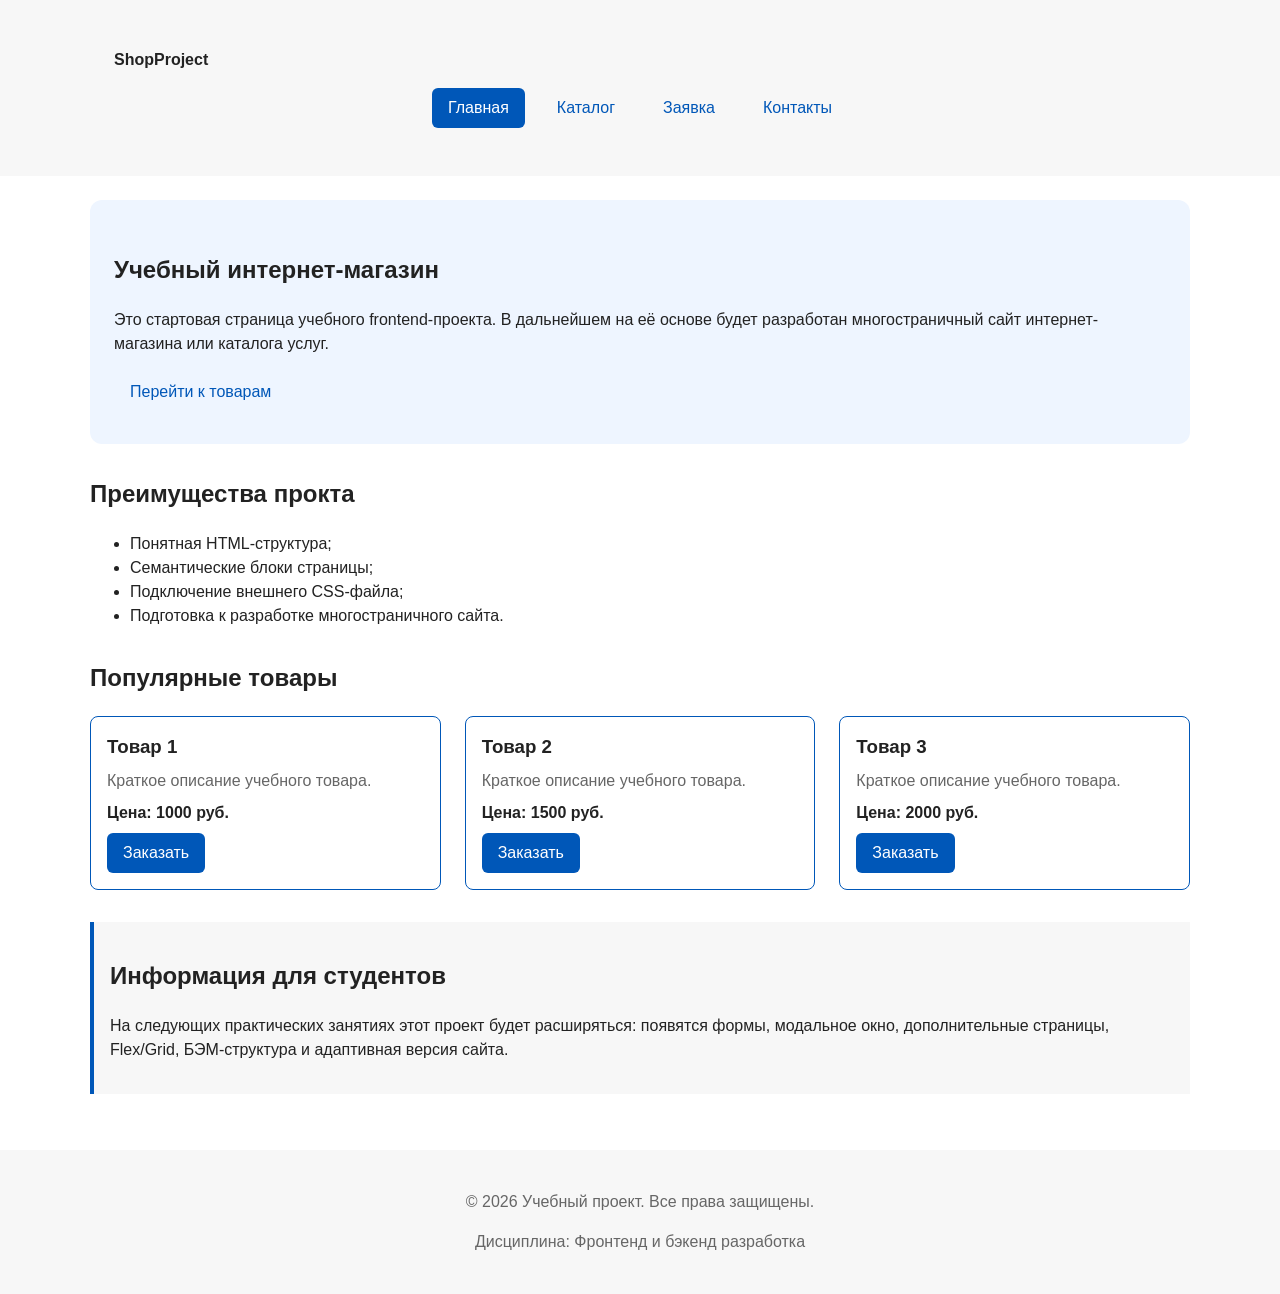
==== index.html @ b0314de3 "..." ====
<!DOCTYPE html>
<html lang="ru">
<head>
  <meta charset="UTF-8">
  <meta name="viewport" content="width=device-width, initial-scale=1.0">
  <title>Учебный интернет-магазин</title>
  <link rel="stylesheet" href="css/style.css">
  <script src="js/main.js" defer></script>

  <meta property="og:type" content="website">
  <meta property="og:title" content="Учебный интернет-магазин">
  <meta property="og:description" content="Учебный frontend-проект интернет-магазина.">
  <meta property="og:image" content="https://Buranyashka.github.io/kr1-html-css-shop/images/preview.jpg">

</head>

<body>
  <header class="site-header">
    <div class="site-header__inner">
      <a class="site-header__logo" href="index.html">ShopProject</a>

      <nav class="site-nav" aria-label="Основная навигация">
        <ul class="site-nav__list">
          <li class="site-nav__item">
            <a class="site-nav__link site-nav__link--active" href="index.html">Главная</a>
          </li>
          <li class="site-nav__item">
            <a class="site-nav__link" href="catalog.html">Каталог</a>
          </li>
          <li class="site-nav__item">
            <a class="site-nav__link" href="order.html">Заявка</a>
          </li>
          <li class="site-nav__item">
            <a class="site-nav__link" href="contacts.html">Контакты</a>
          </li>
        </ul>
      </nav>
    </div>
  </header>
  
  <main>
    <section class="hero">
      <h1>Учебный интернет-магазин</h1>
      <p>
        Это стартовая страница учебного frontend-проекта.
        В дальнейшем на её основе будет разработан многостраничный сайт
        интернет-магазина или каталога услуг.
      </p>
      <a class="button" href="#popular">Перейти к товарам</a>
    </section>

    <section class="section" id="advantages">
      <h2>Преимущества прокта</h2>
      <ul class="advantages-list">
        <li>Понятная HTML-структура;</li>
        <li>Семантические блоки страницы;</li>
        <li>Подключение внешнего CSS-файла;</li>
        <li>Подготовка к разработке многостраничного сайта.</li>
      </ul>
    </section>
    
    <section class="section" id="popular">
      <h2>Популярные товары</h2>

      <div class="products-grid">
        <article class="product-card product-card--featured">
          <h3 class="product-card__title">
            <a class="product-card__link" href="product.html">Товар 1</a>
          </h3>
          <p class="product-card__description">Краткое описание учебного товара.</p>
          <p class="product-card__price">Цена: 1000 руб.</p>
          <button
            class="button button--primary product-card__button"
            type="button"
            data-product="Товар 1"
          >
            Заказать
          </button>
        </article>

        <article class="product-card product-card--featured">
          <h3 class="product-card__title">
            <a class="product-card__link" href="product.html">Товар 2</a>
          </h3>
          <p class="product-card__description">Краткое описание учебного товара.</p>
          <p class="product-card__price">Цена: 1500 руб.</p>
          <button
            class="button button--primary product-card__button"
            type="button"
            data-product="Товар 2"
          >
            Заказать
          </button>
        </article>

        <article class="product-card product-card--featured">
          <h3 class="product-card__title">
            <a class="product-card__link" href="product.html">Товар 3</a>
          </h3>
          <p class="product-card__description">Краткое описание учебного товара.</p>
          <p class="product-card__price">Цена: 2000 руб.</p>
          <button
            class="button button--primary product-card__button"
            type="button"
            data-product="Товар 3"
          >
            Заказать
          </button>
        </article>
      </div>
    </section>

    <aside class="aside-info">
      <h2>Информация для студентов</h2>
      <p>
        На следующих практических занятиях этот проект будет расширяться:
        появятся формы, модальное окно, дополнительные страницы, Flex/Grid,
        БЭМ-структура и адаптивная версия сайта.
      </p>
    </aside>
  </main>

  <footer class="site-footer">
    <p>&copy; 2026 Учебный проект. Все права защищены.</p>
    <p>Дисциплина: Фронтенд и бэкенд разработка</p>
  </footer>

  <dialog class="order-dialog" id="order-dialog" aria-labelledby="order-dialog-title">
    <h2 class="order-dialog__title" id="order-dialog-title">Оформление заявки</h2>
    <form class="order-form" id="order-form" action="#" method="post" novalidate>
      <input type="hidden" id="selected-product" name="product">
      <div class="order-form__field">
        <label class="order-form__label" for="order-name">Имя</label>
        <input
          class="order-form__input"
          id="order-name"
          name="name"
          type="text"
          required
        >
      </div>

      <div class="order-form__field">
        <label class="order-form__label" for="order-email">E-mail</label>
        <input
          class="order-form__input"
          id="order-email"
          name="email"
          type="email"
          required
        >
      </div>

      <div class="order-form__actions">
        <button class="button button--secondary" type="button" id="close-order-dialog">
          Закрыть
        </button>
        <button class="button button--primary" type="submit">
          Отправить заявку
        </button>
      </div>
    </form>
  </dialog>
  <p class="success-message" id="success-message" hidden>Форма успешно отправлена!</p>
</body>
</html>
---- css/style.css ----
/* ===============================
   1. Переменные проекта
   =============================== */

:root {
  /* Основные цвета проекта */
  --color-bg: #ffffff;
  --color-text: #222222;
  --color-muted: #666666;
  --color-primary: #0057b8;
  --color-primary-dark: #003f86;
  --color-border: #dddddd;
  --color-surface: #f7f7f7;
  --color-surface-accent: #eef5ff;
  --color-danger: #b00020;
  --color-success: #168a2f;
  --color-success-bg: #eefaf0;
  --color-white: #ffffff;

  /* Отступы */
  --space-xs: 4px;
  --space-sm: 8px;
  --space-md: 16px;
  --space-lg: 24px;
  --space-xl: 32px;

  /* Скругления */
  --radius-sm: 6px;
  --radius-md: 8px;
  --radius-lg: 12px;

  /* Размеры */
  --container-width: 1100px;
}

/* ===============================
   2. Базовые стили
   =============================== */
  
* {
  box-sizing: border-box;
}

body {
  margin: 0;
  font-family: Arial, sans-serif;
  line-height: 1.5;
  color: var(--color-text);
  background-color: var(--color-bg);
}

header,
main,
footer {
  padding: var(--space-lg);
}

header {
  background-color: var(--color-surface);
}

footer {
  background-color: var(--color-surface);
}

.site-header {
  background-color: var(--color-surface);
}

.site-header__inner {
  max-width: var(--container-width);
  margin: 0 auto;
  padding: var(--space-lg);
}

.site-header__logo {
  font-weight: 700;
  color: var(--color-text);
  text-decoration: none;
}

.site-nav__list {
  display: flex;
  flex-wrap: wrap;
  justify-content: center;
  align-items: center;
  gap: var(--space-md);
  padding: 0;
  margin: var(--space-md) 0 0;
  list-style: none;
}

.site-nav__link {
  display: inline-block;
  padding: var(--space-sm) var(--space-md);
  color: var(--color-primary);
  text-decoration: none;
  border-radius: var(--radius-sm);
}

.site-nav__link:hover {
  color: var(--color-white);
  background-color: var(--color-primary);
}

.site-nav__link:focus-visible {
  outline: 2px solid var(--color-primary);
  outline-offset: 3px;
}

.site-nav__link--active {
  color: var(--color-white);
  background-color: var(--color-primary);
}

:target {
  outline: 2px dashed var(--color-primary);
  outline-offset: 4px;
}

/* ===============================
   3. Общие элементы интерфейса
   =============================== */

a {
  color: var(--color-primary);
}

a:hover {
  color: var(--color-primary-dark);
}

a:focus-visible {
  outline: 2px solid var(--color-primary);
  outline-offset: 3px;
}

.button {
  display: inline-block;
  padding: var(--space-sm) var(--space-md);
  border: none;
  border-radius: var(--radius-sm);
  font: inherit;
  text-decoration: none;
  cursor: pointer;
}

.button--primary {
  color: var(--color-white);
  background-color: var(--color-primary);
}

.button--primary:hover {
  background-color: var(--color-primary-dark);
}

.button--secondary {
  color: var(--color-primary);
  background-color: transparent;
  border: 1px solid var(--color-primary);
}

.button--secondary:hover {
  color: var(--color-white);
  background-color: var(--color-primary);
}

.button:focus-visible {
  outline: 2px solid var(--color-primary);
  outline-offset: 3px;
}

.button:disabled,
.button--disabled {
  opacity: 0.6;
  cursor: not-allowed;
}

html {
  scroll-behavior: smooth;
}

/* ===============================
   4. Компоненты страницы
   =============================== */

.hero {
  max-width: var(--container-width);
  margin: 0 auto var(--space-xl);
  padding: var(--space-xl) var(--space-lg);
  background-color: var(--color-surface-accent);
  border-radius: var(--radius-lg);
}

.section {
  max-width: var(--container-width);
  margin: 0 auto var(--space-xl);
}

.section h2 {
  margin-top: 0;
}

.product-card {
  display: flex;
  flex-direction: column;
  gap: var(--space-sm);
  padding: var(--space-md);
  border: 1px solid var(--color-border);
  border-radius: var(--radius-md);
  background-color: var(--color-bg);
}

.product-card__button {
  margin-top: auto;
  align-self: flex-start;
}

.product-card:hover {
  border-color: var(--color-primary);
}

.product-card--featured {
  border-color: var(--color-primary);
}

.product-card--discount {
  border-color: var(--color-danger);
}

.product-card__title {
  margin: 0;
  color: var(--color-text);
}

.product-card__description {
  margin: 0;
  color: var(--color-muted);
}

.product-card__price {
  margin: 0;
  font-weight: 700;
}

.product-card--discount .product-card__price {
  color: var(--color-danger);
}

.product-card__link {
  color: inherit;
  text-decoration: none;
}

.product-card__link:hover {
  color: var(--color-primary);
  text-decoration: underline;
}

.products-grid {
  display: grid;
  grid-template-columns: repeat(3, 1fr);
  gap: var(--space-lg);
}

.aside-info {
  max-width: var(--container-width);
  margin: 0 auto var(--space-xl);
  padding: var(--space-md);
  border-left: 4px solid var(--color-primary);
  background-color: var(--color-surface);
}

.breadcrumbs {
  max-width: var(--container-width);
  margin: 0 auto var(--space-md);
  font-size: 14px;
  color: var(--color-muted);
}

.breadcrumbs__link {
  color: var(--color-primary);
}

.breadcrumbs__current::before {
  content: " / ";
  color: var(--color-muted);
}

.catalog-layout {
  max-width: var(--container-width);
  margin: 0 auto var(--space-xl);
  display: grid;
  grid-template-columns: 260px 1fr;
  grid-template-areas: "filters products";
  gap: var(--space-lg);
}

.catalog-filters {
  grid-area: filters;
  padding: var(--space-md);
  border: 1px solid var(--color-border);
  border-radius: var(--radius-md);
  background-color: var(--color-surface);
}

.catalog-products {
  grid-area: products;
}

.filters-form {
  display: grid;
  gap: var(--space-md);
}

.filters-form fieldset {
  margin: 0;
  padding: var(--space-md);
  border: 1px solid var(--color-border);
  border-radius: var(--radius-sm);
}

.filters-form legend {
  font-weight: 700;
}

.filters-form label {
  display: block;
  margin-bottom: var(--space-sm);
}

.filters-form input[type="number"] {
  width: 100%;
  padding: 8px 10px;
  border: 1px solid var(--color-border);
  border-radius: var(--radius-sm);
  font: inherit;
}

/* ===============================
   5. Форма и модальное окно
   =============================== */

.order-dialog {
  width: min(100% - 32px, 560px);
  padding: var(--space-lg);
  border: none;
  border-radius: var(--radius-lg);
}

.order-dialog::backdrop {
  background-color: rgba(0, 0, 0, 0.5);
}

.order-dialog__title {
  margin-top: 0;
}

.order-form__field {
  margin-bottom: var(--space-md);
}

.order-form__label {
  display: block;
  margin-bottom: var(--space-xs);
}

.order-form__input,
.order-form__select,
.order-form__textarea {
  width: 100%;
  padding: 10px 12px;
  border: 1px solid var(--color-border);
  border-radius: var(--radius-sm);
  font: inherit;
}

.order-form__input:hover,
.order-form__select:hover,
.order-form__textarea:hover {
  border-color: var(--color-primary);
}

.order-form__input:focus-visible,
.order-form__select:focus-visible,
.order-form__textarea:focus-visible {
  outline: 2px solid var(--color-primary);
  outline-offset: 3px;
}

.order-form__actions {
  display: flex;
  gap: var(--space-md);
  margin-top: var(--space-lg);
}

.success-message {
  max-width: var(--container-width);
  margin: var(--space-lg) auto;
  padding: var(--space-md);
  border-left: 4px solid var(--color-success);
  background-color: var(--color-success-bg);
}

/* ===============================
   6. Позиционирование (КР №1)
   =============================== */

/* Sticky-шапка */
.site-header {
  position: sticky;
  top: 0;
  z-index: 10;
}

/* Кнопка «Наверх» (fixed) */
.scroll-top {
  position: fixed;
  right: var(--space-lg);
  bottom: var(--space-lg);
  z-index: 20;
  width: 44px;
  height: 44px;
  display: flex;
  align-items: center;
  justify-content: center;
  color: var(--color-white);
  background-color: var(--color-primary);
  border-radius: 50%;
  text-decoration: none;
  font-size: 20px;
  box-shadow: 0 2px 8px rgba(0, 0, 0, 0.25);
}

.scroll-top:hover {
  background-color: var(--color-primary-dark);
}

.scroll-top:focus-visible {
  outline: 2px solid var(--color-primary);
  outline-offset: 3px;
}

/* ===============================
   7. Страница товара (product.html)
   =============================== */

.product-detail {
  max-width: var(--container-width);
  margin: 0 auto var(--space-xl);
  display: grid;
  grid-template-columns: 1fr 1fr;
  gap: var(--space-xl);
  align-items: start;
}

.product-detail__gallery {
  position: relative;
  padding: var(--space-md);
  border: 1px solid var(--color-border);
  border-radius: var(--radius-md);
  background-color: var(--color-surface);
}

.product-detail__image {
  display: flex;
  align-items: center;
  justify-content: center;
  min-height: 280px;
  border-radius: var(--radius-sm);
  background-color: var(--color-surface-accent);
  color: var(--color-muted);
  font-size: 16px;
}

.product-detail__image-text {
  opacity: 0.7;
}

/* Бейдж «Хит» внутри галереи */
.product-card__badge {
  position: absolute;
  top: var(--space-md);
  right: var(--space-md);
  z-index: 2;
  padding: 4px 10px;
  font-size: 12px;
  font-weight: 700;
  color: var(--color-white);
  background-color: var(--color-danger);
  border-radius: var(--radius-sm);
  text-transform: uppercase;
  letter-spacing: 0.5px;
}

.product-detail__title {
  margin: 0 0 var(--space-sm);
}

.product-detail__price {
  margin: 0 0 var(--space-md);
  font-size: 24px;
  font-weight: 700;
  color: var(--color-primary);
}

.product-detail__description {
  margin: 0 0 var(--space-lg);
  color: var(--color-muted);
}

.product-detail__actions {
  display: flex;
  flex-wrap: wrap;
  gap: var(--space-md);
}

/* ===============================
   8. Таблица (product.html, order.html)
   =============================== */

.product-table {
  width: 100%;
  border-collapse: collapse;
  margin-top: var(--space-md);
  font-size: 15px;
}

.product-table caption {
  text-align: left;
  font-weight: 700;
  padding-bottom: var(--space-sm);
  color: var(--color-muted);
}

.product-table th,
.product-table td {
  padding: var(--space-sm) var(--space-md);
  border: 1px solid var(--color-border);
  text-align: left;
}

.product-table thead th {
  background-color: var(--color-surface);
  font-weight: 700;
}

.product-table tbody tr:nth-child(even) {
  background-color: var(--color-surface-accent);
}

/* ===============================
   9. Подвал
   =============================== */

.site-footer {
  background-color: var(--color-surface);
  padding: var(--space-lg);
  text-align: center;
  color: var(--color-muted);
}

/* ===============================
   10. Форма на странице (order.html)
   =============================== */

.order-form--page {
  max-width: 640px;
  margin-top: var(--space-lg);
  padding: var(--space-lg);
  border: 1px solid var(--color-border);
  border-radius: var(--radius-md);
  background-color: var(--color-surface);
}

.order-form__select,
.order-form__textarea {
  width: 100%;
  padding: 10px 12px;
  border: 1px solid var(--color-border);
  border-radius: var(--radius-sm);
  font: inherit;
  background-color: var(--color-bg);
}

.order-form__select:hover,
.order-form__textarea:hover {
  border-color: var(--color-primary);
}

.order-form__select:focus-visible,
.order-form__textarea:focus-visible {
  outline: 2px solid var(--color-primary);
  outline-offset: 3px;
}

/* Чекбокс согласия */
.order-form__field--checkbox {
  display: flex;
  align-items: flex-start;
}

.order-form__checkbox-label {
  display: flex;
  align-items: flex-start;
  gap: var(--space-sm);
  cursor: pointer;
  line-height: 1.4;
}

.order-form__checkbox {
  width: 18px;
  height: 18px;
  margin-top: 2px;
  cursor: pointer;
  flex-shrink: 0;
}

/* Обязательные поля */
.required-mark {
  color: var(--color-danger);
}

/* Сообщение об успехе */
.success-message {
  max-width: 640px;
  margin: var(--space-lg) 0;
  padding: var(--space-md);
  border-left: 4px solid var(--color-success);
  background-color: var(--color-success-bg);
  color: var(--color-text);
  border-radius: var(--radius-sm);
}

/* ===============================
   11. Контакты (contacts.html)
   =============================== */

.contacts-grid {
  display: grid;
  grid-template-columns: repeat(3, 1fr);
  gap: var(--space-lg);
  margin-top: var(--space-lg);
}

.contacts-card {
  position: relative;
  padding: var(--space-lg);
  border: 1px solid var(--color-border);
  border-radius: var(--radius-md);
  background-color: var(--color-bg);
}

/* Бейдж внутри карточки — снова position: absolute */
.contacts-card__badge {
  position: absolute;
  top: var(--space-sm);
  right: var(--space-sm);
  padding: 2px 8px;
  font-size: 11px;
  font-weight: 700;
  color: var(--color-white);
  background-color: var(--color-primary);
  border-radius: var(--radius-sm);
  text-transform: uppercase;
  letter-spacing: 0.5px;
}

.contacts-card__title {
  margin: 0 0 var(--space-sm);
  font-size: 18px;
  color: var(--color-text);
}

.contacts-card__value {
  margin: 0;
  font-weight: 700;
  color: var(--color-primary);
}

.contacts-card__value--address {
  font-style: normal;
  font-weight: 400;
  color: var(--color-text);
}

.contacts-card__link {
  color: var(--color-primary);
  text-decoration: none;
}

.contacts-card__link:hover {
  color: var(--color-primary-dark);
  text-decoration: underline;
}

.contacts-card__link:focus-visible {
  outline: 2px solid var(--color-primary);
  outline-offset: 3px;
}

.contacts-card__note {
  margin: var(--space-sm) 0 0;
  font-size: 13px;
  color: var(--color-muted);
}
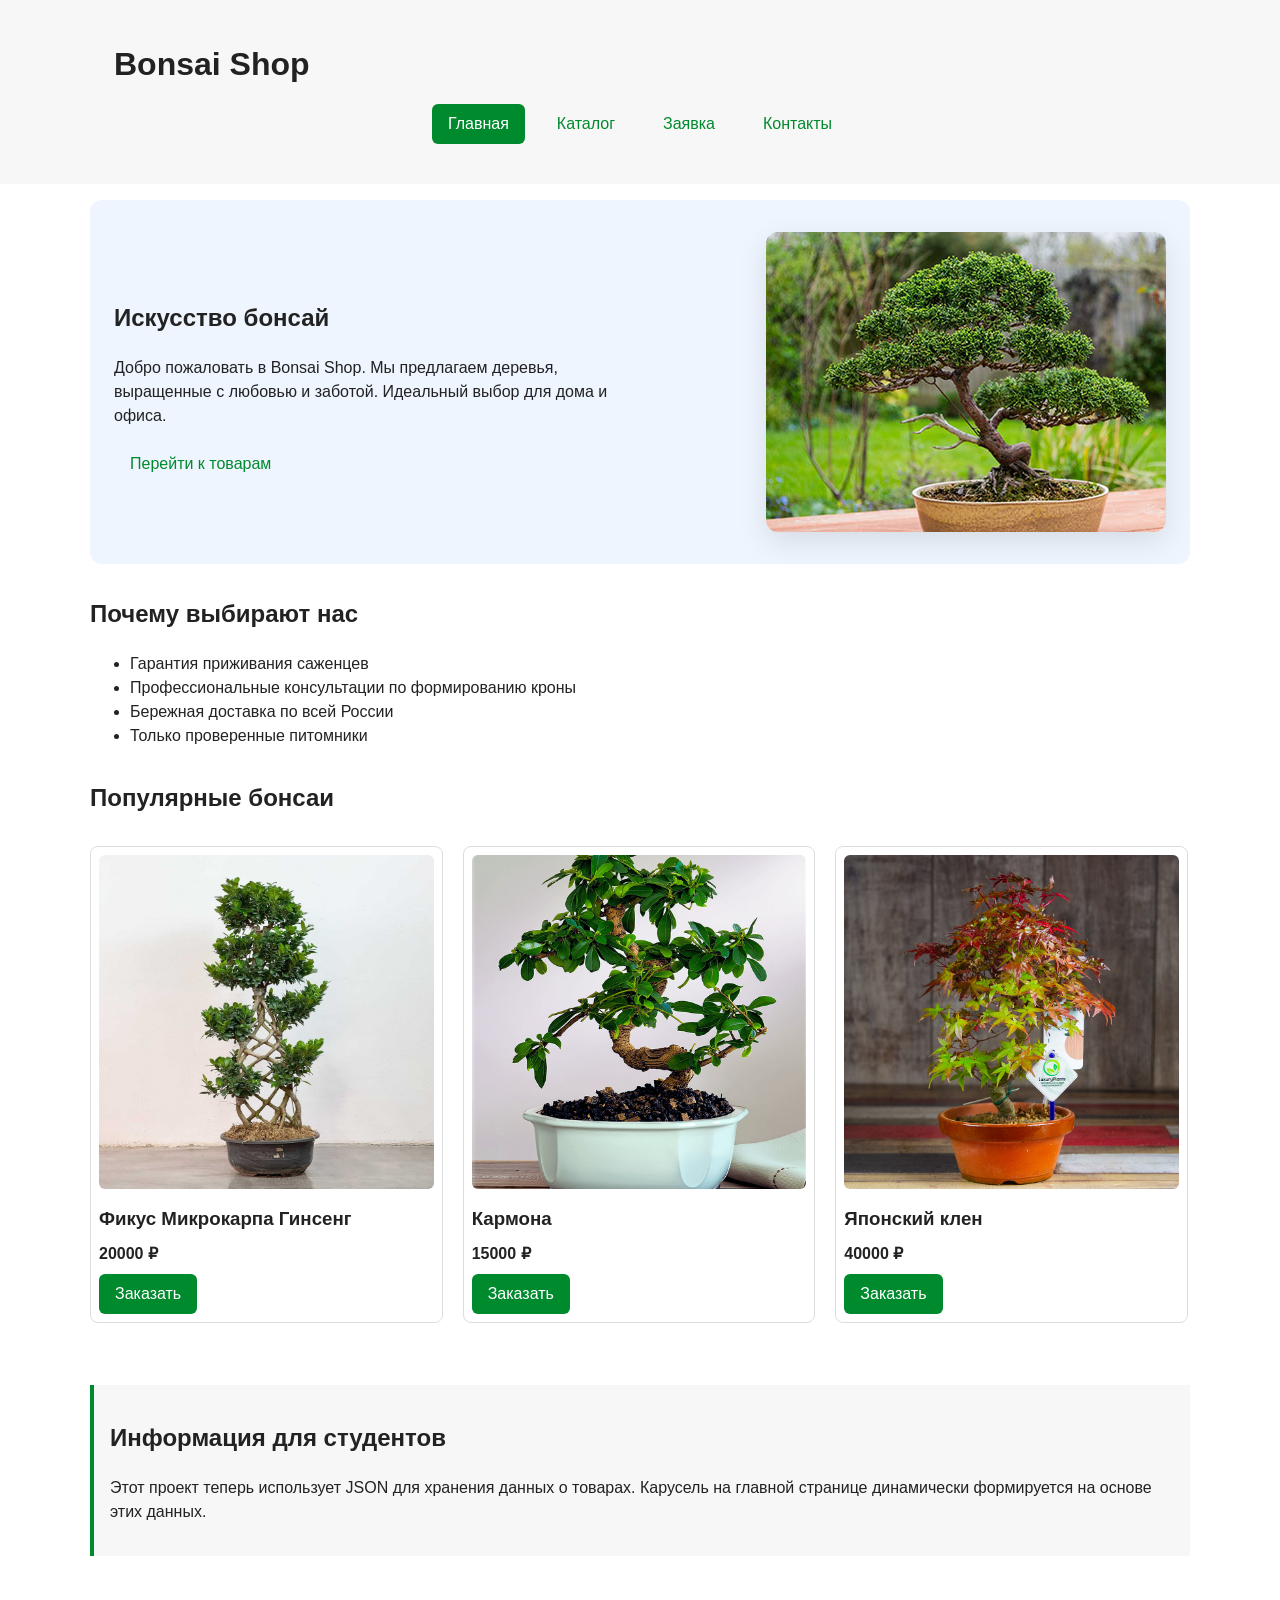
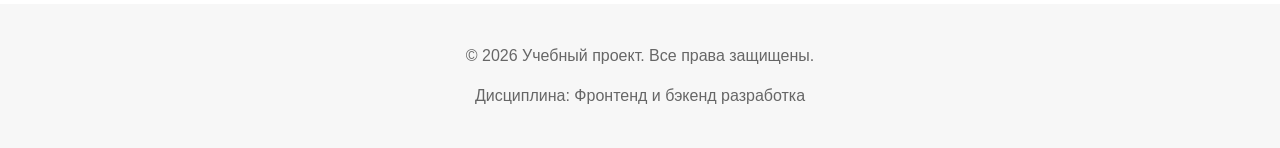
==== commit c19874c9: "Откастомайжен и доделан сайт, для начала работы с 3 кр" ====
--- a/index.html
+++ b/index.html
@@ -3,21 +3,22 @@
 <head>
   <meta charset="UTF-8">
   <meta name="viewport" content="width=device-width, initial-scale=1.0">
-  <title>Учебный интернет-магазин</title>
+  <title>Bonsai Shop</title>
   <link rel="stylesheet" href="css/style.css">
-  <script src="js/main.js" defer></script>
+  <link rel="stylesheet" href="css/responsive.css">
+  <script src="js/index.js" defer></script>
 
   <meta property="og:type" content="website">
-  <meta property="og:title" content="Учебный интернет-магазин">
-  <meta property="og:description" content="Учебный frontend-проект интернет-магазина.">
-  <meta property="og:image" content="https://Buranyashka.github.io/kr1-html-css-shop/images/preview.jpg">
+  <meta property="og:title" content="Bonsai Shop">
+  <meta property="og:description" content="Интернет-магазин бонсаев.">
+  <meta property="og:image" content="https://Buranyashka.github.io/kr3-html-css-shop/images/preview.jpg">
 
 </head>
 
 <body>
   <header class="site-header">
     <div class="site-header__inner">
-      <a class="site-header__logo" href="index.html">ShopProject</a>
+      <a class="site-header__logo" href="index.html" style="font-size: 32px">Bonsai Shop</a>
 
       <nav class="site-nav" aria-label="Основная навигация">
         <ul class="site-nav__list">
@@ -40,82 +41,45 @@
   
   <main>
     <section class="hero">
-      <h1>Учебный интернет-магазин</h1>
-      <p>
-        Это стартовая страница учебного frontend-проекта.
-        В дальнейшем на её основе будет разработан многостраничный сайт
-        интернет-магазина или каталога услуг.
-      </p>
-      <a class="button" href="#popular">Перейти к товарам</a>
+      <div class="hero__content">
+        <h1>Искусство бонсай</h1>
+        <p>
+          Добро пожаловать в Bonsai Shop. Мы предлагаем деревья, 
+          выращенные с любовью и заботой. Идеальный выбор для дома и офиса.
+        </p>
+        <a class="button" href="#popular">Перейти к товарам</a>
+      </div>
+
+      <div class="hero__image-wrapper">
+        <img class="hero__image" src="images/бонсай.jpg" alt="Красивый бонсай">
+      </div>
     </section>
 
     <section class="section" id="advantages">
-      <h2>Преимущества прокта</h2>
+      <h2>Почему выбирают нас</h2>
       <ul class="advantages-list">
-        <li>Понятная HTML-структура;</li>
-        <li>Семантические блоки страницы;</li>
-        <li>Подключение внешнего CSS-файла;</li>
-        <li>Подготовка к разработке многостраничного сайта.</li>
+        <li>Гарантия приживания саженцев</li>
+        <li>Профессиональные консультации по формированию кроны</li>
+        <li>Бережная доставка по всей России</li>
+        <li>Только проверенные питомники</li>
       </ul>
     </section>
     
     <section class="section" id="popular">
-      <h2>Популярные товары</h2>
+      <h2>Популярные бонсаи</h2>
+      <div class="carousel-wrapper">
+        <div class="carousel" id="popular-carousel">
+          <p>Загрузка товаров...</p>
+        </div>
+      </div>
 
-      <div class="products-grid">
-        <article class="product-card product-card--featured">
-          <h3 class="product-card__title">
-            <a class="product-card__link" href="product.html">Товар 1</a>
-          </h3>
-          <p class="product-card__description">Краткое описание учебного товара.</p>
-          <p class="product-card__price">Цена: 1000 руб.</p>
-          <button
-            class="button button--primary product-card__button"
-            type="button"
-            data-product="Товар 1"
-          >
-            Заказать
-          </button>
-        </article>
-
-        <article class="product-card product-card--featured">
-          <h3 class="product-card__title">
-            <a class="product-card__link" href="product.html">Товар 2</a>
-          </h3>
-          <p class="product-card__description">Краткое описание учебного товара.</p>
-          <p class="product-card__price">Цена: 1500 руб.</p>
-          <button
-            class="button button--primary product-card__button"
-            type="button"
-            data-product="Товар 2"
-          >
-            Заказать
-          </button>
-        </article>
-
-        <article class="product-card product-card--featured">
-          <h3 class="product-card__title">
-            <a class="product-card__link" href="product.html">Товар 3</a>
-          </h3>
-          <p class="product-card__description">Краткое описание учебного товара.</p>
-          <p class="product-card__price">Цена: 2000 руб.</p>
-          <button
-            class="button button--primary product-card__button"
-            type="button"
-            data-product="Товар 3"
-          >
-            Заказать
-          </button>
-        </article>
-      </div>
     </section>
 
     <aside class="aside-info">
       <h2>Информация для студентов</h2>
       <p>
-        На следующих практических занятиях этот проект будет расширяться:
-        появятся формы, модальное окно, дополнительные страницы, Flex/Grid,
-        БЭМ-структура и адаптивная версия сайта.
+        Этот проект теперь использует JSON для хранения данных о товарах.
+        Карусель на главной странице динамически формируется на основе этих данных.
       </p>
     </aside>
   </main>
@@ -124,43 +88,5 @@
     <p>&copy; 2026 Учебный проект. Все права защищены.</p>
     <p>Дисциплина: Фронтенд и бэкенд разработка</p>
   </footer>
-
-  <dialog class="order-dialog" id="order-dialog" aria-labelledby="order-dialog-title">
-    <h2 class="order-dialog__title" id="order-dialog-title">Оформление заявки</h2>
-    <form class="order-form" id="order-form" action="#" method="post" novalidate>
-      <input type="hidden" id="selected-product" name="product">
-      <div class="order-form__field">
-        <label class="order-form__label" for="order-name">Имя</label>
-        <input
-          class="order-form__input"
-          id="order-name"
-          name="name"
-          type="text"
-          required
-        >
-      </div>
-
-      <div class="order-form__field">
-        <label class="order-form__label" for="order-email">E-mail</label>
-        <input
-          class="order-form__input"
-          id="order-email"
-          name="email"
-          type="email"
-          required
-        >
-      </div>
-
-      <div class="order-form__actions">
-        <button class="button button--secondary" type="button" id="close-order-dialog">
-          Закрыть
-        </button>
-        <button class="button button--primary" type="submit">
-          Отправить заявку
-        </button>
-      </div>
-    </form>
-  </dialog>
-  <p class="success-message" id="success-message" hidden>Форма успешно отправлена!</p>
 </body>
 </html>
--- a/css/style.css
+++ b/css/style.css
@@ -1,5 +1,5 @@
 /* ===============================
-   1. Переменные проекта
+        Переменные проекта
    =============================== */
 
 :root {
@@ -7,8 +7,8 @@
   --color-bg: #ffffff;
   --color-text: #222222;
   --color-muted: #666666;
-  --color-primary: #0057b8;
-  --color-primary-dark: #003f86;
+  --color-primary: #008a2e;
+  --color-primary-dark: #00591e;
   --color-border: #dddddd;
   --color-surface: #f7f7f7;
   --color-surface-accent: #eef5ff;
@@ -34,7 +34,7 @@
 }
 
 /* ===============================
-   2. Базовые стили
+        Базовые стили
    =============================== */
   
 * {
@@ -49,22 +49,55 @@
   background-color: var(--color-bg);
 }
 
+/* Глобальная защита для всех картинок */
+img {
+  max-width: 100%;
+  height: auto;
+  display: block;
+}
+
 header,
 main,
 footer {
-  padding: var(--space-lg);
-}
-
-header {
-  background-color: var(--color-surface);
-}
-
-footer {
-  background-color: var(--color-surface);
-}
+  padding: var(--space-md);
+}
+
+html {
+  scroll-behavior: smooth;
+}
+
+/* Подсветка якоря (при переходе по ссылкам) */
+:target {
+  outline: 2px dashed var(--color-primary);
+  outline-offset: 4px;
+}
+
+/* ===============================
+        Общие элементы (Ссылки)
+   =============================== */
+
+a {
+  color: var(--color-primary);
+}
+
+a:hover {
+  color: var(--color-primary-dark);
+}
+
+a:focus-visible {
+  outline: 2px solid var(--color-primary);
+  outline-offset: 3px;
+}
+
+/* ===============================
+        Header
+   =============================== */
 
 .site-header {
   background-color: var(--color-surface);
+  position: sticky;
+  top: 0;
+  z-index: 10;
 }
 
 .site-header__inner {
@@ -74,10 +107,16 @@
 }
 
 .site-header__logo {
+  font-family: "Bernard MT", Arial, sans-serif;
+  font-size: 32px;
   font-weight: 700;
   color: var(--color-text);
   text-decoration: none;
 }
+
+/* ===============================
+        Навигация
+   =============================== */
 
 .site-nav__list {
   display: flex;
@@ -113,84 +152,43 @@
   background-color: var(--color-primary);
 }
 
-:target {
-  outline: 2px dashed var(--color-primary);
-  outline-offset: 4px;
-}
-
-/* ===============================
-   3. Общие элементы интерфейса
-   =============================== */
-
-a {
-  color: var(--color-primary);
-}
-
-a:hover {
-  color: var(--color-primary-dark);
-}
-
-a:focus-visible {
-  outline: 2px solid var(--color-primary);
-  outline-offset: 3px;
-}
-
-.button {
-  display: inline-block;
-  padding: var(--space-sm) var(--space-md);
-  border: none;
-  border-radius: var(--radius-sm);
-  font: inherit;
-  text-decoration: none;
-  cursor: pointer;
-}
-
-.button--primary {
-  color: var(--color-white);
-  background-color: var(--color-primary);
-}
-
-.button--primary:hover {
-  background-color: var(--color-primary-dark);
-}
-
-.button--secondary {
-  color: var(--color-primary);
-  background-color: transparent;
-  border: 1px solid var(--color-primary);
-}
-
-.button--secondary:hover {
-  color: var(--color-white);
-  background-color: var(--color-primary);
-}
-
-.button:focus-visible {
-  outline: 2px solid var(--color-primary);
-  outline-offset: 3px;
-}
-
-.button:disabled,
-.button--disabled {
-  opacity: 0.6;
-  cursor: not-allowed;
-}
-
-html {
-  scroll-behavior: smooth;
-}
-
-/* ===============================
-   4. Компоненты страницы
+/* ===============================
+        Hero (Главная страница)
    =============================== */
 
 .hero {
+  background-color: var(--color-surface-accent);
+  border-radius: var(--radius-lg);
+  display: flex;
+  align-items: center;
+  justify-content: space-between;
+  gap: 40px;
+  padding: var(--space-xl) var(--space-lg);
   max-width: var(--container-width);
   margin: 0 auto var(--space-xl);
-  padding: var(--space-xl) var(--space-lg);
-  background-color: var(--color-surface-accent);
+}
+
+.hero__content {
+  flex: 1;
+  max-width: 600px;
+}
+
+.hero__image-wrapper {
+  flex: 1;
+  display: flex;
+  justify-content: flex-end;
+}
+
+.hero__image {
   border-radius: var(--radius-lg);
-}
+  box-shadow: 0 10px 30px rgba(0,0,0,0.1);
+  object-fit: cover;
+  max-width: 450px;
+}
+
+/* ===============================
+        Секции (Общие)
+   =============================== */
 
 .section {
   max-width: var(--container-width);
@@ -199,68 +197,6 @@
 
 .section h2 {
   margin-top: 0;
-}
-
-.product-card {
-  display: flex;
-  flex-direction: column;
-  gap: var(--space-sm);
-  padding: var(--space-md);
-  border: 1px solid var(--color-border);
-  border-radius: var(--radius-md);
-  background-color: var(--color-bg);
-}
-
-.product-card__button {
-  margin-top: auto;
-  align-self: flex-start;
-}
-
-.product-card:hover {
-  border-color: var(--color-primary);
-}
-
-.product-card--featured {
-  border-color: var(--color-primary);
-}
-
-.product-card--discount {
-  border-color: var(--color-danger);
-}
-
-.product-card__title {
-  margin: 0;
-  color: var(--color-text);
-}
-
-.product-card__description {
-  margin: 0;
-  color: var(--color-muted);
-}
-
-.product-card__price {
-  margin: 0;
-  font-weight: 700;
-}
-
-.product-card--discount .product-card__price {
-  color: var(--color-danger);
-}
-
-.product-card__link {
-  color: inherit;
-  text-decoration: none;
-}
-
-.product-card__link:hover {
-  color: var(--color-primary);
-  text-decoration: underline;
-}
-
-.products-grid {
-  display: grid;
-  grid-template-columns: repeat(3, 1fr);
-  gap: var(--space-lg);
 }
 
 .aside-info {
@@ -271,21 +207,186 @@
   background-color: var(--color-surface);
 }
 
-.breadcrumbs {
-  max-width: var(--container-width);
-  margin: 0 auto var(--space-md);
-  font-size: 14px;
+/* ===============================
+        Кнопки
+   =============================== */
+
+.button {
+  display: inline-block;
+  padding: var(--space-sm) var(--space-md);
+  border: none;
+  border-radius: var(--radius-sm);
+  font: inherit;
+  text-decoration: none;
+  cursor: pointer;
+}
+
+.button--primary {
+  color: var(--color-white);
+  background-color: var(--color-primary);
+}
+
+.button--primary:hover {
+  color: var(--color-white);
+  background-color: var(--color-primary-dark);
+}
+
+.button--secondary {
+  color: var(--color-primary);
+  background-color: transparent;
+  border: 1px solid var(--color-primary);
+}
+
+.button--secondary:hover {
+  color: var(--color-white);
+  background-color: var(--color-primary);
+}
+
+.button:focus-visible {
+  outline: 2px solid var(--color-primary);
+  outline-offset: 3px;
+}
+
+.button:disabled,
+.button--disabled {
+  opacity: 0.6;
+  cursor: not-allowed;
+}
+
+/* ===============================
+        Карточки товаров (Каталог, Карусель)
+   =============================== */
+
+.product-card {
+  display: flex;
+  flex-direction: column;
+  gap: var(--space-sm);
+  padding: var(--space-md);
+  border: 1px solid var(--color-border);
+  border-radius: var(--radius-md);
+  background-color: var(--color-bg);
+  transition: border-color 0.2s ease;
+}
+
+.product-card:hover {
+  border-color: var(--color-primary);
+}
+
+.product-card--featured {
+  border-color: var(--color-primary);
+}
+
+.product-card__title {
+  margin: 0;
+  color: var(--color-text);
+}
+
+.product-card__description {
+  margin: 0;
   color: var(--color-muted);
-}
-
-.breadcrumbs__link {
+  flex-grow: 1; /* Толкает кнопку вниз, если описания разной длины */
+}
+
+.product-card__price {
+  margin: 0;
+  font-weight: 700;
+}
+
+.product-card__link {
+  color: inherit;
+  text-decoration: none;
+}
+
+.product-card__link:hover {
   color: var(--color-primary);
-}
-
-.breadcrumbs__current::before {
-  content: " / ";
-  color: var(--color-muted);
-}
+  text-decoration: underline;
+}
+
+.product-card__actions {
+  display: flex;
+  gap: var(--space-sm);
+  flex-wrap: wrap;
+  margin-top: auto;
+}
+
+.product-card__button {
+  align-self: flex-start;
+}
+
+/* Картинка внутри карточки */
+.product-card__media {
+  width: 100%;
+  aspect-ratio: 1 / 1;
+  overflow: hidden;
+  border-radius: var(--radius-sm);
+  background-color: var(--color-surface-accent);
+  margin-bottom: var(--space-sm);
+  position: relative;
+}
+
+.product-card__image-link {
+  display: block;
+  width: 100%;
+  height: 100%;
+}
+
+.product-card__img {
+  width: 100%;
+  height: 100%;
+  object-fit: cover;
+}
+
+/* ===============================
+        Сетка каталога
+   =============================== */
+
+.products-grid {
+  display: grid;
+  grid-template-columns: repeat(3, 1fr);
+  gap: var(--space-lg);
+}
+
+/* ===============================
+        Карусель (Главная)
+   =============================== */
+
+.carousel-wrapper {
+  position: relative;
+  padding: 10px 0;
+  max-width: 1200px;
+  margin: 0 auto;
+}
+
+.carousel {
+  display: flex;
+  gap: 20px;
+  width: 100%;
+  overflow-x: auto;
+  scroll-snap-type: x mandatory;
+  padding-bottom: 20px;
+  scrollbar-width: thin;
+}
+
+.carousel::-webkit-scrollbar {
+  height: 8px;
+}
+.carousel::-webkit-scrollbar-thumb {
+  background: #ccc;
+  border-radius: 4px;
+}
+
+.product-card--carousel {
+  width: calc(33.333% - 14px);
+  min-width: calc(33.333% - 14px);
+  max-width: calc(33.333% - 14px);
+  flex-shrink: 0;
+  scroll-snap-align: start;
+  padding: var(--space-sm); 
+}
+
+/* ===============================
+        Фильтры и раскладка каталога
+   =============================== */
 
 .catalog-layout {
   max-width: var(--container-width);
@@ -338,111 +439,27 @@
 }
 
 /* ===============================
-   5. Форма и модальное окно
-   =============================== */
-
-.order-dialog {
-  width: min(100% - 32px, 560px);
-  padding: var(--space-lg);
-  border: none;
-  border-radius: var(--radius-lg);
-}
-
-.order-dialog::backdrop {
-  background-color: rgba(0, 0, 0, 0.5);
-}
-
-.order-dialog__title {
-  margin-top: 0;
-}
-
-.order-form__field {
-  margin-bottom: var(--space-md);
-}
-
-.order-form__label {
-  display: block;
-  margin-bottom: var(--space-xs);
-}
-
-.order-form__input,
-.order-form__select,
-.order-form__textarea {
-  width: 100%;
-  padding: 10px 12px;
-  border: 1px solid var(--color-border);
-  border-radius: var(--radius-sm);
-  font: inherit;
-}
-
-.order-form__input:hover,
-.order-form__select:hover,
-.order-form__textarea:hover {
-  border-color: var(--color-primary);
-}
-
-.order-form__input:focus-visible,
-.order-form__select:focus-visible,
-.order-form__textarea:focus-visible {
-  outline: 2px solid var(--color-primary);
-  outline-offset: 3px;
-}
-
-.order-form__actions {
-  display: flex;
-  gap: var(--space-md);
-  margin-top: var(--space-lg);
-}
-
-.success-message {
+        Хлебные крошки
+   =============================== */
+
+.breadcrumbs {
   max-width: var(--container-width);
-  margin: var(--space-lg) auto;
-  padding: var(--space-md);
-  border-left: 4px solid var(--color-success);
-  background-color: var(--color-success-bg);
-}
-
-/* ===============================
-   6. Позиционирование (КР №1)
-   =============================== */
-
-/* Sticky-шапка */
-.site-header {
-  position: sticky;
-  top: 0;
-  z-index: 10;
-}
-
-/* Кнопка «Наверх» (fixed) */
-.scroll-top {
-  position: fixed;
-  right: var(--space-lg);
-  bottom: var(--space-lg);
-  z-index: 20;
-  width: 44px;
-  height: 44px;
-  display: flex;
-  align-items: center;
-  justify-content: center;
-  color: var(--color-white);
-  background-color: var(--color-primary);
-  border-radius: 50%;
-  text-decoration: none;
-  font-size: 20px;
-  box-shadow: 0 2px 8px rgba(0, 0, 0, 0.25);
-}
-
-.scroll-top:hover {
-  background-color: var(--color-primary-dark);
-}
-
-.scroll-top:focus-visible {
-  outline: 2px solid var(--color-primary);
-  outline-offset: 3px;
-}
-
-/* ===============================
-   7. Страница товара (product.html)
+  margin: 0 auto var(--space-md);
+  font-size: 14px;
+  color: var(--color-muted);
+}
+
+.breadcrumbs__link {
+  color: var(--color-primary);
+}
+
+.breadcrumbs__current::before {
+  content: " / ";
+  color: var(--color-muted);
+}
+
+/* ===============================
+        Страница товара (product.html)
    =============================== */
 
 .product-detail {
@@ -466,18 +483,18 @@
   display: flex;
   align-items: center;
   justify-content: center;
-  min-height: 280px;
   border-radius: var(--radius-sm);
   background-color: var(--color-surface-accent);
-  color: var(--color-muted);
-  font-size: 16px;
-}
-
-.product-detail__image-text {
-  opacity: 0.7;
-}
-
-/* Бейдж «Хит» внутри галереи */
+  overflow: hidden;
+}
+
+.product-detail__img {
+  width: 100%;
+  max-height: 500px;
+  object-fit: contain; 
+}
+
+/* Бейдж «Хит» */
 .product-card__badge {
   position: absolute;
   top: var(--space-md);
@@ -516,7 +533,7 @@
 }
 
 /* ===============================
-   8. Таблица (product.html, order.html)
+        Таблицы (Характеристики)
    =============================== */
 
 .product-table {
@@ -550,18 +567,7 @@
 }
 
 /* ===============================
-   9. Подвал
-   =============================== */
-
-.site-footer {
-  background-color: var(--color-surface);
-  padding: var(--space-lg);
-  text-align: center;
-  color: var(--color-muted);
-}
-
-/* ===============================
-   10. Форма на странице (order.html)
+        Формы (Заявка, Контакты)
    =============================== */
 
 .order-form--page {
@@ -573,6 +579,17 @@
   background-color: var(--color-surface);
 }
 
+.order-form__field {
+  margin-bottom: var(--space-md);
+}
+
+.order-form__label {
+  display: block;
+  margin-bottom: var(--space-xs);
+}
+
+/* Объединенные поля ввода */
+.order-form__input,
 .order-form__select,
 .order-form__textarea {
   width: 100%;
@@ -583,15 +600,25 @@
   background-color: var(--color-bg);
 }
 
+/* Объединенные ховеры */
+.order-form__input:hover,
 .order-form__select:hover,
 .order-form__textarea:hover {
   border-color: var(--color-primary);
 }
 
+/* Объединенные фокусы */
+.order-form__input:focus-visible,
 .order-form__select:focus-visible,
 .order-form__textarea:focus-visible {
   outline: 2px solid var(--color-primary);
   outline-offset: 3px;
+}
+
+.order-form__actions {
+  display: flex;
+  gap: var(--space-md);
+  margin-top: var(--space-lg);
 }
 
 /* Чекбокс согласия */
@@ -616,12 +643,10 @@
   flex-shrink: 0;
 }
 
-/* Обязательные поля */
 .required-mark {
   color: var(--color-danger);
 }
 
-/* Сообщение об успехе */
 .success-message {
   max-width: 640px;
   margin: var(--space-lg) 0;
@@ -633,7 +658,7 @@
 }
 
 /* ===============================
-   11. Контакты (contacts.html)
+        Контакты (contacts.html)
    =============================== */
 
 .contacts-grid {
@@ -651,7 +676,6 @@
   background-color: var(--color-bg);
 }
 
-/* Бейдж внутри карточки — снова position: absolute */
 .contacts-card__badge {
   position: absolute;
   top: var(--space-sm);
@@ -703,4 +727,15 @@
   margin: var(--space-sm) 0 0;
   font-size: 13px;
   color: var(--color-muted);
+}
+
+/* ===============================
+        Подвал
+   =============================== */
+
+.site-footer {
+  background-color: var(--color-surface);
+  padding: var(--space-lg);
+  text-align: center;
+  color: var(--color-muted);
 }
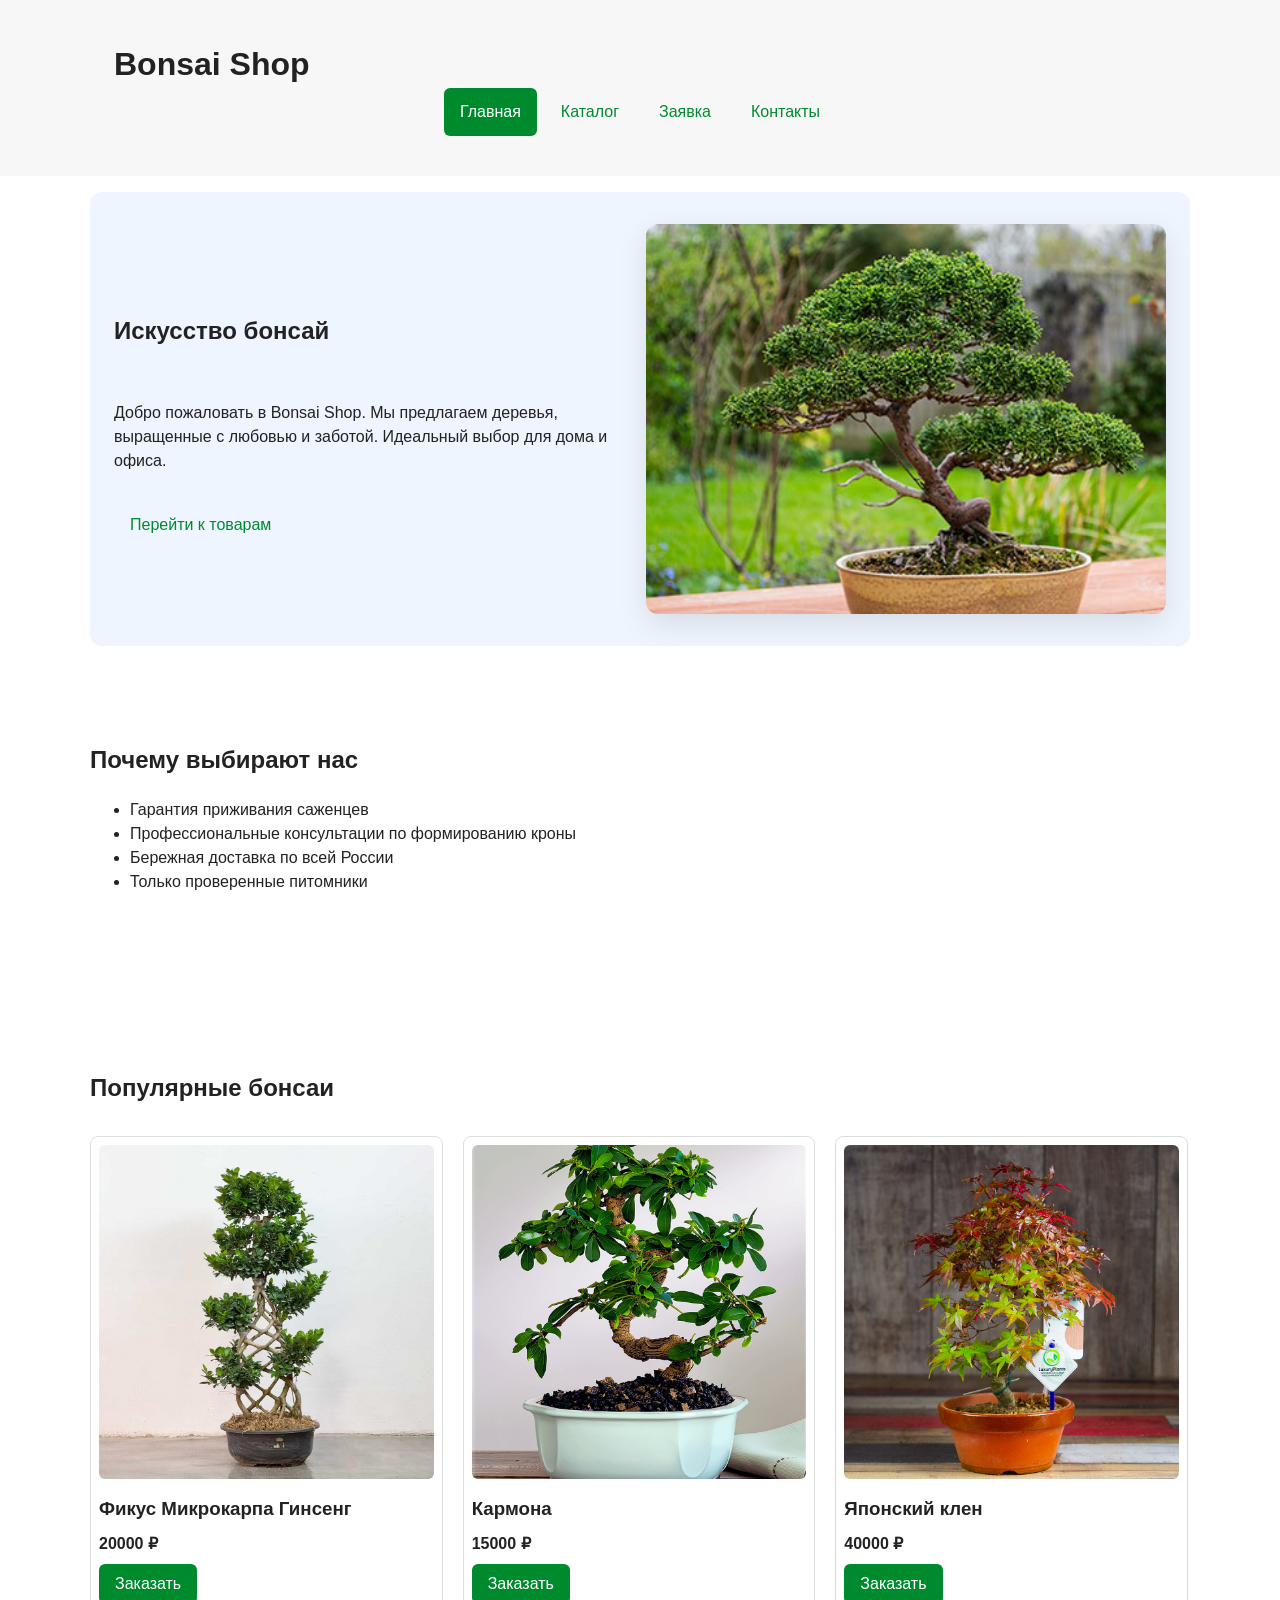
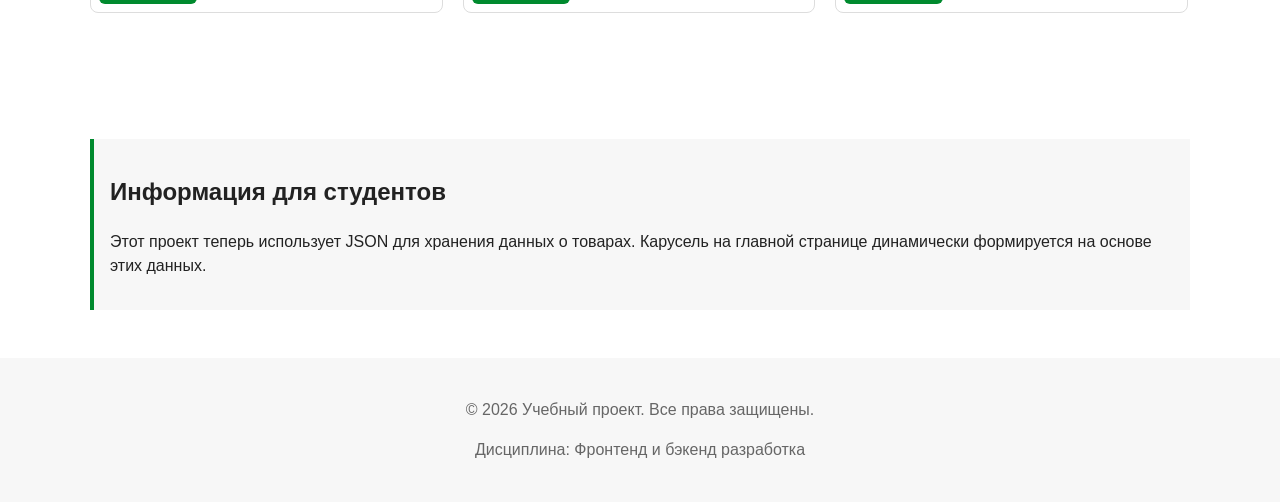
==== commit 2d21547c: "..." ====
--- a/index.html
+++ b/index.html
@@ -16,6 +16,7 @@
 </head>
 
 <body>
+  <a class="skip-link" href="#popular">Перейти к основному содержимому</a>
   <header class="site-header">
     <div class="site-header__inner">
       <a class="site-header__logo" href="index.html" style="font-size: 32px">Bonsai Shop</a>
--- a/css/style.css
+++ b/css/style.css
@@ -49,7 +49,6 @@
   background-color: var(--color-bg);
 }
 
-/* Глобальная защита для всех картинок */
 img {
   max-width: 100%;
   height: auto;
@@ -66,11 +65,6 @@
   scroll-behavior: smooth;
 }
 
-/* Подсветка якоря (при переходе по ссылкам) */
-:target {
-  outline: 2px dashed var(--color-primary);
-  outline-offset: 4px;
-}
 
 /* ===============================
         Общие элементы (Ссылки)
@@ -284,7 +278,7 @@
 .product-card__description {
   margin: 0;
   color: var(--color-muted);
-  flex-grow: 1; /* Толкает кнопку вниз, если описания разной длины */
+  flex-grow: 1;
 }
 
 .product-card__price {
@@ -392,7 +386,6 @@
   max-width: var(--container-width);
   margin: 0 auto var(--space-xl);
   display: grid;
-  grid-template-columns: 260px 1fr;
   grid-template-areas: "filters products";
   gap: var(--space-lg);
 }
@@ -738,4 +731,43 @@
   padding: var(--space-lg);
   text-align: center;
   color: var(--color-muted);
+}
+
+/* ===============================
+        Ссылка пропуска
+   =============================== */
+
+.skip-link {
+  position: absolute;
+  left: 16px;
+  top: -100px;
+  z-index: 1000;
+  padding: 8px 12px;
+  color: var(--color-white);
+  background-color: var(--color-primary);
+  border-radius: 6px;
+  text-decoration: none;
+}
+
+.skip-link:focus,
+.skip-link:focus-visible {
+  top: 16px;
+}
+
+/* ===============================
+        Настройки фокуса
+   =============================== */
+
+:focus-visible {
+  outline: 3px solid var(--color-primary, #0057b8);
+  outline-offset: 3px;
+}
+
+.site-nav__link:focus-visible,
+.button:focus-visible,
+.order-form__input:focus-visible,
+.order-form__textarea:focus-visible,
+.order-form__select:focus-visible {
+  outline: 3px solid var(--color-primary, #0057b8);
+  outline-offset: 3px;
 }
--- a/css/responsive.css
+++ b/css/responsive.css
@@ -0,0 +1,253 @@
+/*
+  Адаптивные стили для контрольной работы №3.
+  Подход: Mobile First.
+  Базовые стили рассчитаны на мобильный экран.
+  Расширения добавляются через min-width медиазапросы.
+*/
+
+*,
+*::before,
+*::after {
+  box-sizing: border-box;
+}
+
+html {
+  scroll-behavior: smooth;
+}
+
+img,
+video {
+  max-width: 100%;
+  height: auto;
+}
+
+body {
+  overflow-x: hidden;
+}
+
+/* -------------------------------- */
+
+.container,
+.main,
+.section {
+  width: min(100% - 32px, 1200px);
+  margin-inline: auto;
+}
+
+.section {
+  padding-block: clamp(24px, 5vw, 64px);
+}
+
+.breadcrumbs {
+  width: min(100% - 32px, 1200px);
+  margin-inline: auto;
+}
+
+/* -------------------------------- */
+
+.site-nav__list {
+  display: flex;
+  flex-direction: column;
+  gap: var(--space-sm, 8px);
+  padding: 0;
+  margin: 0;
+  list-style: none;
+}
+
+.site-nav__link {
+  display: block;
+  padding: 12px 16px;
+}
+
+@media (min-width: 768px) {
+  .site-nav__list {
+    flex-direction: row;
+    flex-wrap: wrap;
+    align-items: center;
+  }
+}
+
+/* -------------------------------- */
+
+.site-header {
+  position: static;
+}
+
+@media (min-width: 768px) {
+  .site-header {
+    position: static;
+    top: 0;
+    z-index: 100;
+  }
+}
+
+/* -------------------------------- */
+
+.hero {
+  display: grid;
+  gap: var(--space-lg, 24px);
+  align-items: center;
+}
+
+.hero__content {
+  display: grid;
+  gap: var(--space-md, 16px);
+}
+
+.hero__title {
+  font-size: clamp(28px, 7vw, 56px);
+  line-height: 1.1;
+}
+
+.hero__image {
+  width: 100%;
+  max-width: 520px;
+  margin-inline: auto;
+}
+
+@media (min-width: 900px) {
+  .hero {
+    grid-template-columns: minmax(0, 1fr) minmax(320px, 520px);
+  }
+}
+
+/* -------------------------------- */
+
+.products-grid {
+  display: grid;
+  grid-template-columns: 1fr;
+  gap: var(--space-md, 16px);
+}
+
+.product-card {
+  min-width: 0;
+}
+
+.product-card__title,
+.product-card__description {
+  overflow-wrap: anywhere;
+}
+
+@media (min-width: 640px) {
+  .products-grid {
+    grid-template-columns: repeat(2, minmax(0, 1fr));
+  }
+}
+
+@media (min-width: 1024px) {
+  .products-grid {
+    grid-template-columns: repeat(3, minmax(0, 1fr));
+  }
+}   
+
+/* -------------------------------- */
+
+.catalog-layout {
+  display: grid;
+  gap: var(--space-lg, 24px);
+}
+
+.catalog-filters {
+  order: -1;
+}
+
+@media (min-width: 1024px) {
+  .catalog-layout {
+    align-items: start;
+  }
+}
+
+/* -------------------------------- */
+
+.product-card__image {
+  display: block;
+  width: 100%;
+  aspect-ratio: 4 / 3;
+  object-fit: cover;
+  border-radius: var(--radius-md, 8px);
+}
+
+/* -------------------------------- */
+
+.order-form {
+  display: grid;
+  gap: var(--space-md, 16px);
+}
+
+.order-form__group {
+  display: grid;
+  gap: var(--space-xs, 8px);
+}
+
+.order-form__input,
+.order-form__textarea,
+.order-form__select {
+  width: 100%;
+  min-height: 44px;
+  padding: 10px 12px;
+  font: inherit;
+}
+
+.order-form__textarea {
+  min-height: 120px;
+  resize: vertical;
+}
+
+@media (min-width: 768px) {
+  .order-form {
+    grid-template-columns: repeat(2, minmax(0, 1fr));
+  }
+
+  .order-form__group--wide {
+    grid-column: 1 / -1;
+  }
+}
+
+/* -------------------------------- */
+/* -------------------------------- */
+/* -------------------------------- */
+
+@media (max-width: 767px) {
+  .product-card--carousel {
+    width: 85%;
+    min-width: 85%;
+    max-width: 85%;
+  }
+}
+
+@media (min-width: 768px) and (max-width: 1023px) {
+  .product-card--carousel {
+    width: calc(50% - 10px);
+    min-width: calc(50% - 10px);
+    max-width: calc(50% - 10px);
+  }
+}
+
+/* -------------------------------- */
+
+@media (max-width: 767px) {
+  .product-detail {
+    grid-template-columns: 1fr;
+    gap: var(--space-md, 16px);
+  }
+}
+
+/* -------------------------------- */
+
+.contacts-grid {
+  display: grid;
+  grid-template-columns: 1fr;
+  gap: var(--space-lg, 24px);
+}
+
+@media (min-width: 768px) {
+  .contacts-grid {
+    grid-template-columns: repeat(2, 1fr);
+  }
+}
+
+@media (min-width: 1024px) {
+  .contacts-grid {
+    grid-template-columns: repeat(3, 1fr);
+  }
+}
